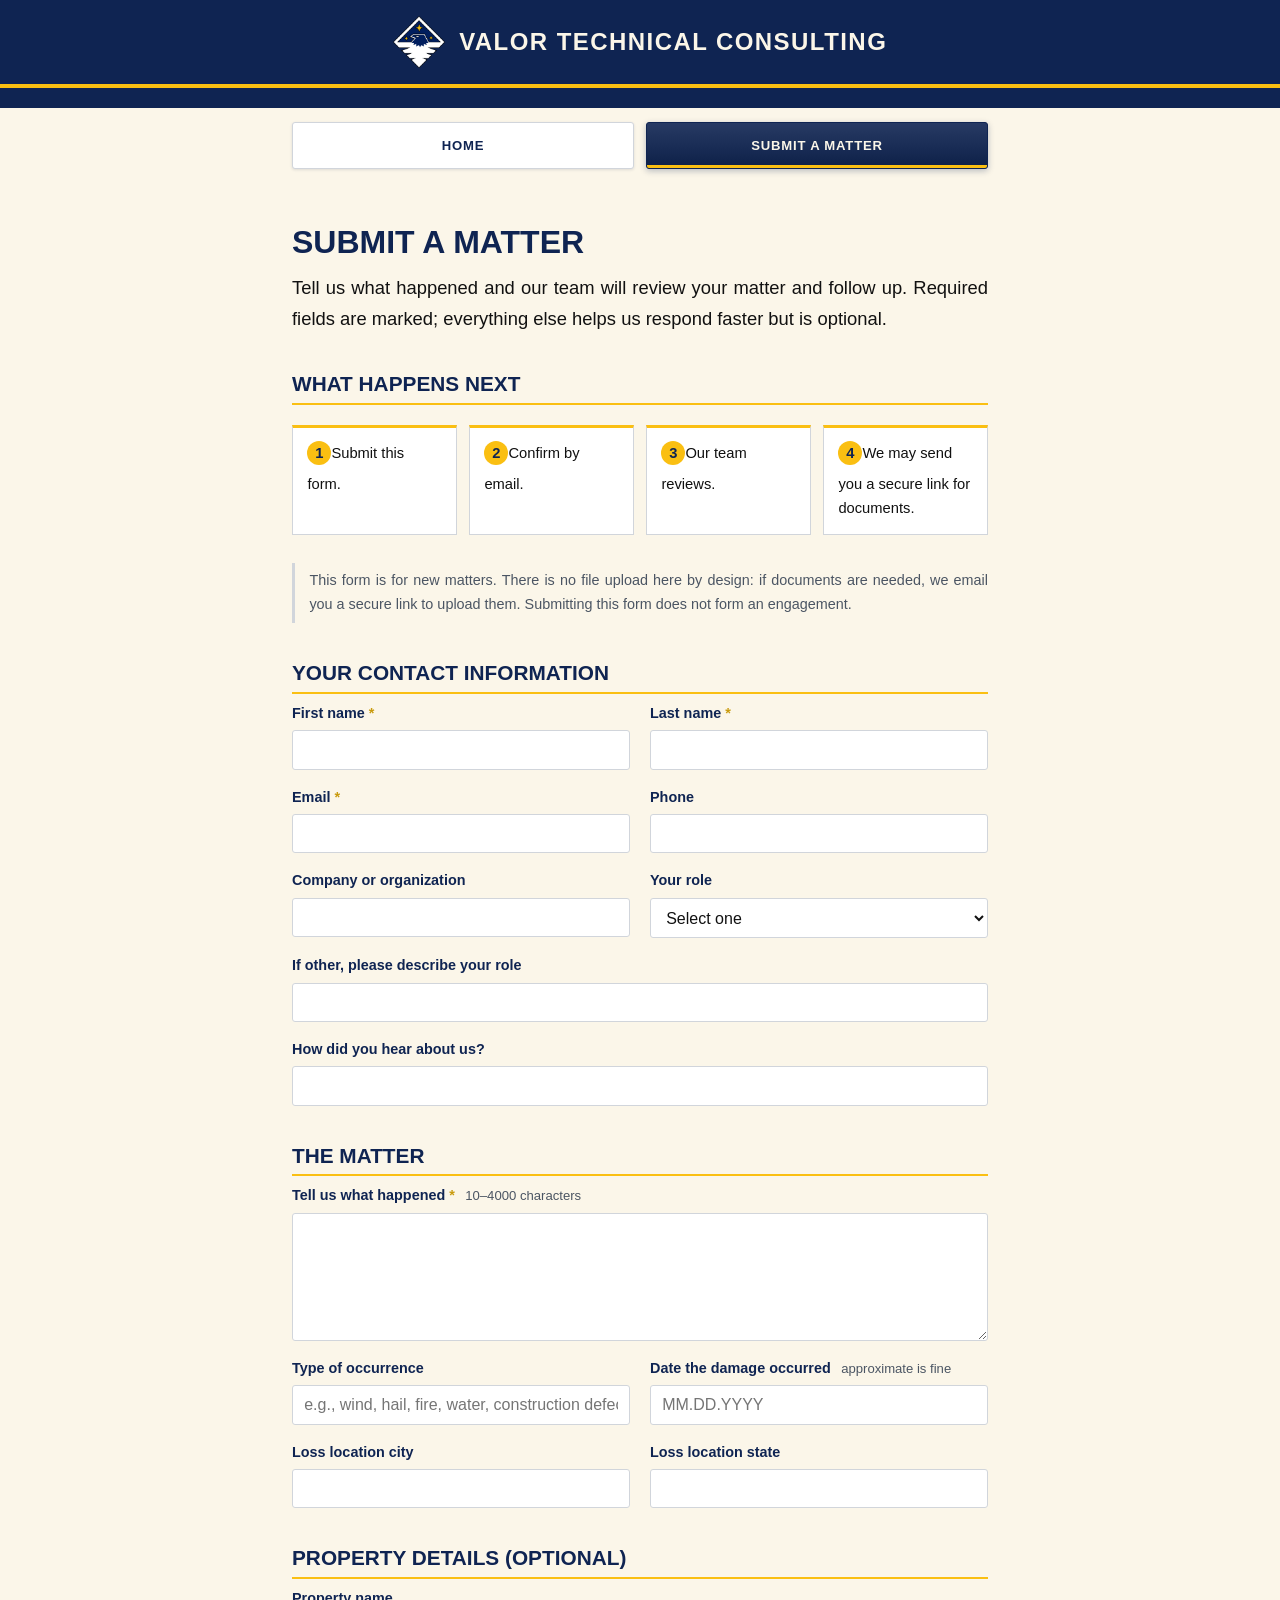
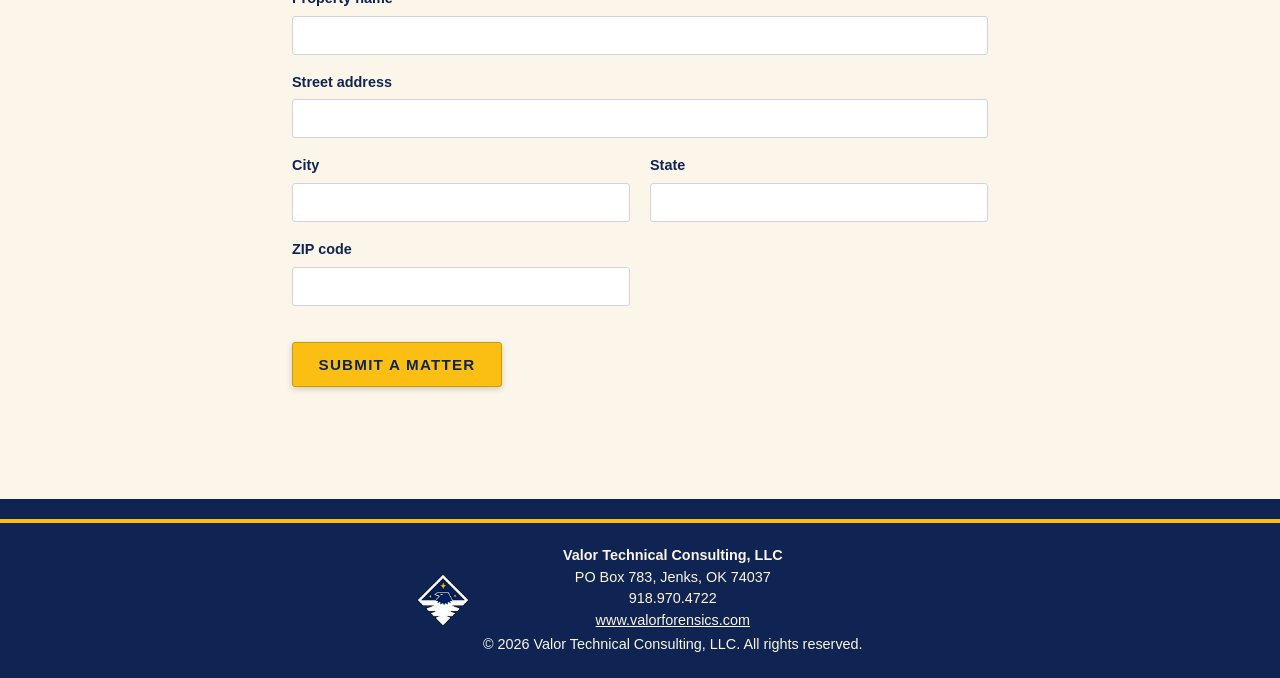
==== submit-a-matter.html @ 3ed46d48 "Interim Submit a Matter page (live referral endpoint) Co-Authored-By: Claude Fable 5 <noreply@anthro" ====
<!DOCTYPE html>
<html lang="en">
<head>
<meta charset="utf-8">
<meta name="viewport" content="width=device-width, initial-scale=1">
<meta name="color-scheme" content="light dark">
<title>Submit a Matter: Valor Technical Consulting</title>
<meta name="description" content="Start a new matter with Valor Technical Consulting. Tell us what happened and our team will review and follow up. Submitting does not form an engagement.">
<link rel="canonical" href="https://www.valortechnicalconsulting.com/submit-a-matter.html">
<meta property="og:type" content="website">
<meta property="og:site_name" content="Valor Technical Consulting, LLC">
<meta property="og:title" content="Submit a Matter: Valor Technical Consulting">
<meta property="og:description" content="Start a new matter. Tell us what happened and our team will review and follow up.">
<meta property="og:url" content="https://www.valortechnicalconsulting.com/submit-a-matter.html">
<meta property="og:image" content="https://www.valortechnicalconsulting.com/assets/valor_logo.png">
<meta name="twitter:card" content="summary">
<meta name="twitter:title" content="Submit a Matter: Valor Technical Consulting">
<meta name="twitter:description" content="Start a new matter. Tell us what happened and our team will review and follow up.">
<meta name="twitter:image" content="https://www.valortechnicalconsulting.com/assets/valor_logo.png">
<link rel="icon" href="assets/favicon.png" type="image/png">
<link rel="stylesheet" href="assets/style.css">
<script type="application/ld+json">
{
  "@context": "https://schema.org",
  "@graph": [
    {
      "@type": "Organization",
      "@id": "https://www.valortechnicalconsulting.com/#organization",
      "name": "Valor Technical Consulting, LLC",
      "url": "https://www.valortechnicalconsulting.com"
    },
    {
      "@type": "WebPage",
      "@id": "https://www.valortechnicalconsulting.com/submit-a-matter.html#webpage",
      "name": "Submit a Matter",
      "url": "https://www.valortechnicalconsulting.com/submit-a-matter.html",
      "publisher": { "@id": "https://www.valortechnicalconsulting.com/#organization" }
    }
  ]
}
</script>
</head>
<body>
<a class="skip-link" href="#main">Skip to main content</a>
<header class="site-header">
  <div class="masthead">
  <div class="site-title-wrap">
    <img class="masthead-eagle" src="assets/valor_logo.png" alt="Valor eagle emblem: navy diamond with a white eagle and gold stars">
    <p class="site-title">Valor Technical Consulting</p>
  </div>
  </div>
  <nav class="site-nav" aria-label="Primary">
    <ul>
      <li><a href="index.html">Home</a></li>
      <li><a href="submit-a-matter.html" aria-current="page">Submit a Matter</a></li>
    </ul>
  </nav>
</header>

<main id="main">
  <h1>Submit a Matter</h1>
  <p class="lead">Tell us what happened and our team will review your matter and follow up. Required fields are marked; everything else helps us respond faster but is optional.</p>

  <h2>What Happens Next</h2>
  <ol class="flow-strip">
    <li>Submit this form.</li>
    <li>Confirm by email.</li>
    <li>Our team reviews.</li>
    <li>We may send you a secure link for documents.</li>
  </ol>
  <p class="note">This form is for new matters. There is no file upload here by design: if documents are needed, we email you a secure link to upload them. Submitting this form does not form an engagement.</p>

  <form id="matter-form" class="form" novalidate>
    <!-- Honeypot: hidden from people, tempting to bots. Sent empty. -->
    <div class="honeypot" aria-hidden="true">
      <label for="company_website">Company website (leave blank)</label>
      <input type="text" id="company_website" name="company_website" tabindex="-1" autocomplete="off">
    </div>
    <input type="hidden" name="page_loaded_at" value="">

    <h2>Your Contact Information</h2>
    <div class="form-grid">
      <div class="field">
        <label for="first_name">First name <span class="req" aria-hidden="true">*</span></label>
        <input type="text" id="first_name" name="first_name" autocomplete="given-name" maxlength="80" required>
      </div>
      <div class="field">
        <label for="last_name">Last name <span class="req" aria-hidden="true">*</span></label>
        <input type="text" id="last_name" name="last_name" autocomplete="family-name" maxlength="80" required>
      </div>
      <div class="field">
        <label for="email">Email <span class="req" aria-hidden="true">*</span></label>
        <input type="email" id="email" name="email" autocomplete="email" required>
      </div>
      <div class="field">
        <label for="phone">Phone</label>
        <input type="tel" id="phone" name="phone" autocomplete="tel" maxlength="40">
      </div>
      <div class="field">
        <label for="company">Company or organization</label>
        <input type="text" id="company" name="company" autocomplete="organization" maxlength="200">
      </div>
      <div class="field">
        <label for="submitter_role">Your role</label>
        <select id="submitter_role" name="submitter_role">
          <option value="">Select one</option>
          <option value="Property owner">Property owner</option>
          <option value="Attorney">Attorney</option>
          <option value="Insurance adjuster">Insurance adjuster</option>
          <option value="Contractor">Contractor</option>
          <option value="Other">Other</option>
        </select>
      </div>
      <div class="field full">
        <label for="other_note">If other, please describe your role</label>
        <input type="text" id="other_note" name="other_note" maxlength="200">
      </div>
      <div class="field full">
        <label for="referral_source">How did you hear about us?</label>
        <input type="text" id="referral_source" name="referral_source" maxlength="120">
      </div>
    </div>

    <h2>The Matter</h2>
    <div class="form-grid">
      <div class="field full">
        <label for="description">Tell us what happened <span class="req" aria-hidden="true">*</span> <span class="hint">10&ndash;4000 characters</span></label>
        <textarea id="description" name="description" minlength="10" maxlength="4000" required></textarea>
      </div>
      <div class="field">
        <label for="type_of_occurrence">Type of occurrence</label>
        <input type="text" id="type_of_occurrence" name="type_of_occurrence" maxlength="120" placeholder="e.g., wind, hail, fire, water, construction defect">
      </div>
      <div class="field">
        <label for="date_of_occurrence">Date the damage occurred <span class="hint">approximate is fine</span></label>
        <input type="text" id="date_of_occurrence" name="date_of_occurrence" placeholder="MM.DD.YYYY" maxlength="40">
      </div>
      <div class="field">
        <label for="incident_city">Loss location city</label>
        <input type="text" id="incident_city" name="incident_city" maxlength="120">
      </div>
      <div class="field">
        <label for="incident_state">Loss location state</label>
        <input type="text" id="incident_state" name="incident_state" maxlength="80">
      </div>
    </div>

    <h2>Property Details (optional)</h2>
    <div class="form-grid">
      <div class="field full">
        <label for="property_name">Property name</label>
        <input type="text" id="property_name" name="property_name" maxlength="200">
      </div>
      <div class="field full">
        <label for="property_street">Street address</label>
        <input type="text" id="property_street" name="property_street" autocomplete="address-line1" maxlength="200">
      </div>
      <div class="field">
        <label for="property_city">City</label>
        <input type="text" id="property_city" name="property_city" autocomplete="address-level2" maxlength="120">
      </div>
      <div class="field">
        <label for="property_state">State</label>
        <input type="text" id="property_state" name="property_state" autocomplete="address-level1" maxlength="80">
      </div>
      <div class="field">
        <label for="property_zip">ZIP code</label>
        <input type="text" id="property_zip" name="property_zip" autocomplete="postal-code" maxlength="20">
      </div>
    </div>

    <div class="turnstile-slot"></div>

    <button type="submit" class="submit-btn">Submit a Matter</button>
    <p id="form-status" class="form-status" role="status" aria-live="polite" hidden></p>
  </form>
</main>

<footer class="site-footer">
  <div class="attribution">
    <img src="assets/valor_logo.png" alt="Valor Technical Consulting, LLC logo: navy diamond with a white eagle and gold stars">
    <div class="attr-text">
      <strong>Valor Technical Consulting, LLC</strong><br>
      PO Box 783, Jenks, OK 74037<br>
      918.970.4722<br>
      <a href="https://www.valorforensics.com">www.valorforensics.com</a>
      <span class="copyright">&copy; 2026 Valor Technical Consulting, LLC. All rights reserved.</span>
    </div>
  </div>
</footer>
<script src="assets/submit-matter.js"></script>
</body>
</html>
---- assets/style.css ----
/* Repairability Assessment: scholarly explainer stylesheet */
/* VTC token set. Gold is accent-only in light mode; gold links in dark mode. */

:root {
  color-scheme: light dark;
  --ink: #111111;
  --navy: #0F2452;
  --gold: #FABF12;
  --gold-dark: #C99B0E;
  /* PCA/FCA division accent. White and green only: gold never appears in the
     PCA/FCA identity. --green-light is the authored dark-mode pin, because the
     deep green cannot be read against a dark surface. */
  --green: #0C4613;
  --green-dark: #093610;
  --green-light: #6BBF7A;
  --slate: #4B5563;
  --hairline: #D1D5DB;
  --cream: #FBF6E9;
  --paper: #FFFFFF;
  --maxw: 46rem;
  /* Semantic tokens: light mode */
  --page-bg: var(--cream);
  --text: var(--ink);
  --heading: var(--navy);
  --link: var(--navy);
  --muted: var(--slate);
  --surface: var(--paper);
  --line: var(--hairline);
  --edge: var(--navy);
  --focus: var(--navy);
}

/* Authored dark mode: controlled dark gray, never a browser inversion */
@media (prefers-color-scheme: dark) {
  :root {
    --page-bg: #1E1E1E;
    --text: #E8E4DA;
    --heading: #FBF6E9;
    --link: #FABF12;
    --muted: #B9B4A9;
    --surface: #2A2A2A;
    --line: #3F3F3F;
    --edge: #FABF12;
    --focus: #FABF12;
  }
}

* { box-sizing: border-box; }

html { -webkit-text-size-adjust: 100%; }

body {
  margin: 0;
  background: var(--page-bg);
  color: var(--text);
  font-family: Arial, Helvetica, sans-serif;
  font-size: 18px;
  line-height: 1.65;
}

/* Skip link */
.skip-link {
  position: absolute;
  left: -999px;
  top: 0;
  background: var(--navy);
  color: #FFFFFF;
  padding: 0.6rem 1rem;
  z-index: 100;
  font-family: 'Trebuchet MS', Arial, sans-serif;
}
.skip-link:focus {
  left: 0;
}

/* Focus visibility */
a:focus-visible,
:focus-visible {
  outline: 3px solid var(--focus);
  outline-offset: 2px;
}

/* Header: navy masthead ribbon with the eagle, per the document chrome.
   Gold rule sits INSIDE the navy at ~75% of the band height, with empty
   navy continuing below it (mirrors .body-hdr / .body-hdr-rule in V9). */
.masthead {
  background: var(--navy);
  padding-bottom: 20px;
}
.masthead::after {
  content: "";
  display: block;
  height: 4px;
  background: var(--gold);
}
.site-title-wrap {
  max-width: var(--maxw);
  margin: 0 auto;
  padding: 1rem 1.25rem;
  display: flex;
  align-items: center;
  justify-content: center;
  gap: 0.9rem;
}
.masthead-eagle {
  width: 52px;
  height: auto;
  flex: 0 0 auto;
}
.site-title {
  margin: 0;
  font-family: 'Trebuchet MS', Arial, sans-serif;
  font-weight: bold;
  letter-spacing: 0.06em;
  text-transform: uppercase;
  color: var(--cream);
  font-size: 1.5rem;
  text-align: center;
  text-wrap: balance;
}
/* Long-title variant: full paper title in one run, stepped down to hold two lines.
   Wrap padding tightens so the two-line band matches the single-line band height. */
.site-title--long {
  font-size: 1.22rem;
}
.gold-band { display: none; } /* superseded: gold rule now lives inside the ribbons */

/* Navigation */
.site-nav {
  max-width: var(--maxw);
  margin: 0 auto;
  padding: 0.85rem 1.25rem;
}
.site-nav ul {
  list-style: none;
  margin: 0;
  padding: 0;
  display: flex;
  justify-content: space-between;
  gap: 12px;
}
.site-nav li {
  display: flex;
  flex: 1;
}
.site-nav a {
  flex: 1;
  position: relative;
  overflow: hidden;
  display: flex;
  align-items: center;
  justify-content: center;
  text-align: center;
  font-family: 'Trebuchet MS', Arial, sans-serif;
  font-weight: bold;
  text-transform: uppercase;
  letter-spacing: 0.06em;
  font-size: 0.82rem;
  color: var(--link);
  background: var(--surface);
  border: 1px solid var(--line);
  border-radius: 3px;
  box-shadow: 0 1px 3px rgba(15, 36, 82, 0.12);
  padding: 12px 8px;
  text-decoration: none;
  transition: box-shadow 0.15s ease, transform 0.15s ease, background-color 0.15s ease, color 0.15s ease;
}
.site-nav a::after {
  content: "";
  position: absolute;
  left: 0;
  right: 0;
  bottom: 0;
  height: 3px;
  background: var(--gold);
  transform: scaleX(0);
  transition: transform 0.18s ease;
}
.site-nav a:hover {
  box-shadow: 0 4px 10px rgba(15, 36, 82, 0.22);
  transform: translateY(-1px);
}
.site-nav a:hover::after {
  transform: scaleX(1);
}
/* Active state covers both the exact page (aria-current="page") and the
   division a sub-page sits inside (aria-current="true"). */
.site-nav a[aria-current] {
  background: linear-gradient(180deg, rgba(255, 255, 255, 0.10), rgba(0, 0, 0, 0.12)), var(--link);
  border-color: var(--link);
  color: var(--page-bg);
  box-shadow: 0 2px 6px rgba(15, 36, 82, 0.28);
}
.site-nav a[aria-current]::after {
  background: var(--gold);
  transform: scaleX(1);
}
@media (max-width: 560px) {
  .site-nav ul { flex-direction: column; }
}

/* Main */
main {
  max-width: var(--maxw);
  margin: 0 auto;
  padding: 1.5rem 1.25rem 3rem;
}

h1 {
  font-family: 'Trebuchet MS', Arial, sans-serif;
  color: var(--heading);
  text-transform: uppercase;
  font-size: 2rem;
  line-height: 1.2;
  margin: 1rem 0 0.75rem;
}

h2 {
  font-family: 'Trebuchet MS', Arial, sans-serif;
  color: var(--heading);
  text-transform: uppercase;
  font-size: 1.3rem;
  line-height: 1.3;
  margin: 2.25rem 0 0.5rem;
  padding-bottom: 0.35rem;
  border-bottom: 2px solid var(--gold);
}

p {
  margin: 0 0 1.1rem;
  text-align: justify;
}

.lead {
  font-size: 1.15rem;
  color: var(--text);
  margin-bottom: 1.5rem;
}

.byline {
  font-family: Arial, sans-serif;
  font-size: 0.9rem;
  color: var(--muted);
  margin: -0.25rem 0 1.5rem;
  line-height: 1.5;
}

/* Links in prose */
main a {
  color: var(--link);
  text-decoration: underline;
}
main a:hover {
  color: var(--link);
  text-decoration-color: var(--gold-dark);
  text-decoration-thickness: 2px;
}

/* Blockquotes for verbatim source quotes: Report of Findings treatment
   (lifted field, gold rule on the right edge, italic justified text) */
blockquote {
  margin: 1.25rem 0;
  padding: 0.75rem 1.25rem;
  border-right: 3px solid var(--gold);
  background: var(--surface);
}
blockquote p {
  font-style: italic;
  margin: 0 0 0.5rem;
}
blockquote p:last-child { margin-bottom: 0; }
blockquote .cite {
  display: block;
  font-size: 0.85rem;
  color: var(--muted);
  margin-top: 0.35rem;
}

/* Lists */
ul.plain, ol.plain {
  margin: 0 0 1.1rem;
  padding-left: 1.4rem;
}
ul.plain li, ol.plain li {
  margin-bottom: 0.5rem;
}

/* Definition-style linked entries (applications) */
.applications {
  margin: 0 0 1.1rem;
  padding: 0;
  list-style: none;
}
.applications li {
  border: 1px solid var(--line);
  border-left: 3px solid var(--edge);
  background: var(--surface);
  padding: 0.9rem 1.1rem;
  margin-bottom: 0.85rem;
}
.applications a {
  font-family: 'Trebuchet MS', Arial, sans-serif;
  font-weight: bold;
  color: var(--link);
  text-decoration: underline;
  font-size: 1.05rem;
}
.applications a:hover {
  color: var(--link);
  text-decoration-color: var(--gold-dark);
  text-decoration-thickness: 2px;
}
.applications .desc {
  display: block;
  margin-top: 0.35rem;
  font-size: 0.95rem;
  color: var(--muted);
}

/* Reference / citation entries */
.reference {
  border: 1px solid var(--line);
  border-left: 3px solid var(--edge);
  background: var(--surface);
  padding: 1rem 1.2rem;
  margin-bottom: 1.25rem;
}
.reference .cite-text {
  margin: 0 0 0.5rem;
}
.reference .doi {
  margin: 0;
  font-size: 0.95rem;
}

/* Footer: navy ribbon bookend mirroring the masthead. Gold rule sits
   INSIDE the navy, ~75% from the bottom (empty navy above it, text below),
   per .body-ftr / .body-ftr .rule in V9. */
.site-footer {
  background: var(--navy);
  padding-top: 20px;
  margin-top: 2.5rem;
}
.site-footer::before {
  content: "";
  display: block;
  height: 4px;
  background: var(--gold);
}
.footer-rule { display: none; }
.attribution {
  max-width: var(--maxw);
  margin: 0 auto;
  padding: 1.4rem 1.25rem;
  display: flex;
  align-items: center;
  justify-content: center;
  text-align: center;
  gap: 0.85rem;
}
.attribution img {
  width: 52px;
  height: auto;
  flex: 0 0 auto;
}
.attribution .attr-text {
  font-size: 0.9rem;
  color: var(--cream);
  line-height: 1.5;
}
.attribution .attr-text a {
  color: var(--cream);
  text-decoration: underline;
}
.attribution .attr-text a:hover {
  color: var(--cream);
  text-decoration-color: var(--gold);
  text-decoration-thickness: 2px;
}
.attribution .copyright {
  display: block;
  margin-top: 0.15rem;
}

@media (max-width: 480px) {
  body { font-size: 17px; }
  .site-title { font-size: 1.2rem; }
  h1 { font-size: 1.65rem; }
  h2 { font-size: 1.2rem; }
  main { padding-left: 1rem; padding-right: 1rem; }
}

@media (prefers-reduced-motion: reduce) {
  * {
    animation-duration: 0.01ms !important;
    animation-iteration-count: 1 !important;
    transition-duration: 0.01ms !important;
    scroll-behavior: auto !important;
  }
}

/* ============================================================
   VTC firm-site extensions (built on the fleet base above).
   Token-based; gold-only accent; light + authored dark safe.
   ============================================================ */

/* Navy hero / navy bands: structural radial gradient + gold pinstripe,
   per V9 brand (navy surfaces are never flat). */
.hero {
  background:
    radial-gradient(circle at 20% 0%, rgba(255,255,255,0.04) 0%, transparent 30%),
    radial-gradient(circle at 80% 100%, rgba(250,191,18,0.08) 0%, transparent 40%),
    var(--navy);
  border-top: 2px solid var(--gold);
  border-bottom: 2px solid var(--gold);
}
.hero-inner {
  max-width: var(--maxw);
  margin: 0 auto;
  padding: 2.75rem 1.25rem 2.5rem;
  text-align: center;
}
.hero h1 {
  color: var(--cream);
  margin-top: 0;
  /* Division names are spelled out in full, so a long heading wraps into
     even lines rather than leaving a short orphan on the last line. */
  text-wrap: balance;
}

/* ------------------------------------------------------------------
   A division titled in full is a two-part name joined by a colon. Both
   parts are set as sibling blocks so the line always breaks AT the colon,
   never mid-phrase: the parallel structure is the point of spelling it
   out, and a colon stranded in the middle of a line destroys it. Type is
   scaled to the viewport so each part holds a single line at every width
   rather than wrapping again inside itself.
   ------------------------------------------------------------------ */
.title-spelled > span { display: block; }

.hero h1.title-spelled {
  font-size: clamp(0.85rem, 4.9vw, 2rem);
}
.hero .hero-subhead {
  color: #E8E4DA;
  font-size: 1.12rem;
  line-height: 1.6;
  text-align: center;
  max-width: 40rem;
  margin: 0 auto 1.5rem;
}

/* Primary button: gold fill, navy text (brand CTA). */
.btn-primary {
  display: inline-block;
  font-family: 'Trebuchet MS', Arial, sans-serif;
  font-weight: bold;
  text-transform: uppercase;
  letter-spacing: 0.08em;
  font-size: 0.95rem;
  color: var(--navy);
  background: var(--gold);
  border: 1px solid var(--gold-dark);
  border-radius: 3px;
  padding: 0.85rem 1.6rem;
  text-decoration: none;
  box-shadow: 0 2px 6px rgba(0,0,0,0.18);
  transition: background-color 0.15s ease, transform 0.15s ease, box-shadow 0.15s ease;
}
.btn-primary:hover {
  background: var(--gold-dark);
  transform: translateY(-1px);
  box-shadow: 0 4px 10px rgba(0,0,0,0.28);
  text-decoration: none;
}
.cta-row {
  margin: 1.75rem 0;
  text-align: center;
}

/* Section eyebrow (uppercase label above section blocks). */
.eyebrow {
  font-family: 'Trebuchet MS', Arial, sans-serif;
  text-transform: uppercase;
  letter-spacing: 0.18em;
  font-size: 0.78rem;
  font-weight: bold;
  color: var(--muted);
  margin: 0 0 0.35rem;
}

/* Card grid: services / three-up. */
.cards {
  display: grid;
  grid-template-columns: repeat(3, 1fr);
  gap: 1rem;
  margin: 1.25rem 0 1.5rem;
  padding: 0;
  list-style: none;
}
.card {
  border: 1px solid var(--line);
  border-top: 3px solid var(--gold);
  background: var(--surface);
  padding: 1.1rem 1.15rem;
}
.card h3 {
  font-family: 'Trebuchet MS', Arial, sans-serif;
  text-transform: uppercase;
  letter-spacing: 0.04em;
  color: var(--heading);
  font-size: 1.05rem;
  margin: 0 0 0.5rem;
}
.card p { margin: 0 0 0.75rem; text-align: left; }
.card a.card-link {
  font-family: 'Trebuchet MS', Arial, sans-serif;
  font-weight: bold;
  font-size: 0.9rem;
  text-transform: uppercase;
  letter-spacing: 0.04em;
  color: var(--link);
  text-decoration: underline;
}
@media (max-width: 640px) {
  .cards { grid-template-columns: 1fr; }
}

/* Numbered process / how-we-work steps. */
ol.steps {
  counter-reset: step;
  list-style: none;
  margin: 1.25rem 0 1.5rem;
  padding: 0;
}
ol.steps > li {
  position: relative;
  border: 1px solid var(--line);
  border-left: 3px solid var(--edge);
  background: var(--surface);
  padding: 0.9rem 1.1rem 0.9rem 3.4rem;
  margin-bottom: 0.85rem;
}
ol.steps > li::before {
  counter-increment: step;
  content: counter(step);
  position: absolute;
  left: 0.9rem;
  top: 0.9rem;
  width: 1.8rem;
  height: 1.8rem;
  display: flex;
  align-items: center;
  justify-content: center;
  font-family: 'Trebuchet MS', Arial, sans-serif;
  font-weight: bold;
  color: var(--navy);
  background: var(--gold);
  border-radius: 50%;
}
ol.steps > li strong { font-family: 'Trebuchet MS', Arial, sans-serif; }

/* Team members. */
.team { margin: 1.25rem 0 1.5rem; }
.member {
  border: 1px solid var(--line);
  border-left: 3px solid var(--edge);
  background: var(--surface);
  padding: 1.1rem 1.2rem;
  margin-bottom: 1.1rem;
}
.member h3 {
  font-family: 'Trebuchet MS', Arial, sans-serif;
  color: var(--heading);
  font-size: 1.1rem;
  margin: 0 0 0.15rem;
}
.member .role {
  font-family: 'Trebuchet MS', Arial, sans-serif;
  text-transform: uppercase;
  letter-spacing: 0.08em;
  font-size: 0.82rem;
  color: var(--muted);
  margin: 0 0 0.6rem;
}
.member p:last-child { margin-bottom: 0; }

/* Four-column client / applications grid. */
.col-grid {
  display: grid;
  grid-template-columns: repeat(4, 1fr);
  gap: 1rem;
  margin: 1.25rem 0 1.5rem;
}
.col-grid .col {
  border: 1px solid var(--line);
  border-top: 3px solid var(--gold);
  background: var(--surface);
  padding: 1rem 1.05rem;
}
.col-grid h3 {
  font-family: 'Trebuchet MS', Arial, sans-serif;
  text-transform: uppercase;
  letter-spacing: 0.04em;
  color: var(--heading);
  font-size: 0.92rem;
  margin: 0 0 0.5rem;
}
.col-grid ul {
  list-style: none;
  margin: 0;
  padding: 0;
  font-size: 0.95rem;
}
.col-grid li { margin-bottom: 0.3rem; color: var(--text); }
@media (max-width: 860px) {
  .col-grid { grid-template-columns: repeat(2, 1fr); }
}
@media (max-width: 480px) {
  .col-grid { grid-template-columns: 1fr; }
}

/* FAQ (definition list). */
.faq { margin: 1.25rem 0 1.5rem; }
.faq dt {
  font-family: 'Trebuchet MS', Arial, sans-serif;
  font-weight: bold;
  color: var(--heading);
  font-size: 1.02rem;
  margin: 1.1rem 0 0.35rem;
}
.faq dd { margin: 0 0 0.6rem; }

/* Verify: navy-tinted inset panel with gold border + mono detail rows. */
.verify-panel {
  background: rgba(15, 36, 82, 0.04);
  border: 1px solid rgba(250, 191, 18, 0.30);
  border-radius: 4px;
  padding: 1.25rem 1.4rem;
  margin: 1.25rem 0 1.5rem;
}
.verify-badge {
  display: inline-block;
  font-family: 'Trebuchet MS', Arial, sans-serif;
  font-weight: bold;
  text-transform: uppercase;
  letter-spacing: 0.12em;
  font-size: 0.8rem;
  color: var(--navy);
  background: var(--gold);
  border-radius: 3px;
  padding: 0.3rem 0.7rem;
  margin-bottom: 0.6rem;
}
.verify-panel .detail-rows {
  list-style: none;
  margin: 0.75rem 0 0;
  padding: 0;
  font-family: ui-monospace, Consolas, monospace;
  font-size: 0.9rem;
}
.verify-panel .detail-rows li {
  padding: 0.35rem 0;
  border-bottom: 1px solid var(--line);
}
.verify-panel .detail-rows li:last-child { border-bottom: none; }

/* Numbered flow strip (submit-a-matter explainer). */
ol.flow-strip {
  counter-reset: flow;
  list-style: none;
  display: grid;
  grid-template-columns: repeat(4, 1fr);
  gap: 0.75rem;
  margin: 1.25rem 0 1.75rem;
  padding: 0;
}
ol.flow-strip > li {
  counter-increment: flow;
  border: 1px solid var(--line);
  border-top: 3px solid var(--gold);
  background: var(--surface);
  padding: 0.85rem 0.9rem;
  font-size: 0.92rem;
}
ol.flow-strip > li::before {
  content: counter(flow);
  display: inline-flex;
  align-items: center;
  justify-content: center;
  width: 1.5rem;
  height: 1.5rem;
  margin-bottom: 0.4rem;
  font-family: 'Trebuchet MS', Arial, sans-serif;
  font-weight: bold;
  color: var(--navy);
  background: var(--gold);
  border-radius: 50%;
}
@media (max-width: 760px) {
  ol.flow-strip { grid-template-columns: repeat(2, 1fr); }
}
@media (max-width: 420px) {
  ol.flow-strip { grid-template-columns: 1fr; }
}

/* Forms. */
.form { margin: 1.25rem 0 1.5rem; }
.form-grid {
  display: grid;
  grid-template-columns: 1fr 1fr;
  gap: 1rem 1.25rem;
}
.field { display: flex; flex-direction: column; }
.field.full { grid-column: 1 / -1; }
.field label {
  font-family: 'Trebuchet MS', Arial, sans-serif;
  font-weight: bold;
  font-size: 0.9rem;
  color: var(--heading);
  margin-bottom: 0.3rem;
}
.field .req { color: var(--gold-dark); }
.field .hint {
  font-family: Arial, sans-serif;
  font-weight: normal;
  font-size: 0.82rem;
  color: var(--muted);
  margin-left: 0.4rem;
}
.field input,
.field select,
.field textarea {
  font-family: Arial, sans-serif;
  font-size: 1rem;
  color: var(--text);
  background: var(--surface);
  border: 1px solid var(--line);
  border-radius: 3px;
  padding: 0.6rem 0.7rem;
}
.field textarea { min-height: 8rem; resize: vertical; }
.field input:focus-visible,
.field select:focus-visible,
.field textarea:focus-visible {
  outline: 3px solid var(--focus);
  outline-offset: 2px;
  border-color: var(--edge);
}
.honeypot {
  position: absolute;
  left: -9999px;
  top: -9999px;
  width: 1px;
  height: 1px;
  overflow: hidden;
}
.submit-btn {
  font-family: 'Trebuchet MS', Arial, sans-serif;
  font-weight: bold;
  text-transform: uppercase;
  letter-spacing: 0.08em;
  font-size: 0.95rem;
  color: var(--navy);
  background: var(--gold);
  border: 1px solid var(--gold-dark);
  border-radius: 3px;
  padding: 0.8rem 1.6rem;
  margin-top: 1.25rem;
  cursor: pointer;
  box-shadow: 0 2px 6px rgba(0,0,0,0.18);
  transition: background-color 0.15s ease, transform 0.15s ease;
}
.submit-btn:hover { background: var(--gold-dark); transform: translateY(-1px); }
.submit-btn:disabled { opacity: 0.6; cursor: default; transform: none; }
@media (max-width: 560px) {
  .form-grid { grid-template-columns: 1fr; }
}

/* Form status / turnstile slot. */
.form-status {
  margin: 1rem 0 0;
  padding: 0.85rem 1rem;
  border-radius: 3px;
  font-size: 0.95rem;
}
.form-status[data-state="success"] {
  background: rgba(250,191,18,0.10);
  border: 1px solid var(--gold);
  color: var(--text);
}
.form-status[data-state="error"] {
  background: rgba(176,0,32,0.08);
  border: 1px solid #B00020;
  color: var(--text);
}
.turnstile-slot { margin-top: 1rem; }

/* Note / small print callout. */
.note {
  font-size: 0.9rem;
  color: var(--muted);
  border-left: 3px solid var(--line);
  padding: 0.4rem 0 0.4rem 0.9rem;
  margin: 1.25rem 0;
}

/* Contact layout: form + sidebar. */
.contact-layout {
  display: grid;
  grid-template-columns: 1.6fr 1fr;
  gap: 1.75rem;
  align-items: start;
}
.contact-sidebar {
  border: 1px solid var(--line);
  border-left: 3px solid var(--edge);
  background: var(--surface);
  padding: 1.1rem 1.2rem;
  font-size: 0.95rem;
  line-height: 1.7;
}
.contact-sidebar .org { font-family: 'Trebuchet MS', Arial, sans-serif; font-weight: bold; color: var(--heading); }
@media (max-width: 720px) {
  .contact-layout { grid-template-columns: 1fr; }
}

/* ============================================================
   Division doors: the parent front page and the Forensic door
   present their divisions as two large lifted cards. Same .card
   component, sized up and carrying the division emblem.
   ============================================================ */
.cards--doors {
  grid-template-columns: repeat(2, 1fr);
  gap: 1.25rem;
  margin: 1.5rem 0 2rem;
}
/* The doors are equal-height whatever the copy length, so the entry cues
   align across the row. */
.cards--doors > li { display: flex; }
.card--door {
  flex: 1;
  display: flex;
  flex-direction: column;
  align-items: center;
  text-align: center;
  padding: 1.7rem 1.4rem 1.5rem;
  text-decoration: none;
  color: inherit;
  box-shadow: 0 2px 8px rgba(15, 36, 82, 0.14);
  transition: box-shadow 0.15s ease, transform 0.15s ease;
}
.card--door:hover {
  transform: translateY(-2px);
  box-shadow: 0 8px 20px rgba(15, 36, 82, 0.24);
  text-decoration: none;
}
.card--door .door-emblem {
  width: 76px;
  height: auto;
  margin-bottom: 0.9rem;
}
.card--door h3 {
  font-size: 1.22rem;
  letter-spacing: 0.06em;
  margin-bottom: 0.6rem;
  text-wrap: balance;
}
/* A door whose title is the division spelled out in full carries more
   characters than a one-word title, so it steps down a size and tightens its
   tracking to hold the same optical weight as its facing door. Uppercase
   Trebuchet at this size still reads larger than the body copy beneath it, so
   the heading hierarchy holds. The doors stay a two-up row: only the type
   scale changes, never the grid. */
.card--door h3.title-spelled {
  font-size: clamp(0.76rem, 3.9vw, 0.96rem);
  letter-spacing: 0.03em;
  line-height: 1.35;
}
.card--door p {
  text-align: center;
  margin-bottom: 0.9rem;
}
.card--door .door-cue {
  margin-top: auto;
  font-family: 'Trebuchet MS', Arial, sans-serif;
  font-weight: bold;
  font-size: 0.85rem;
  text-transform: uppercase;
  letter-spacing: 0.08em;
  color: var(--link);
  text-decoration: underline;
}
/* The PCA/FCA door carries the division green wherever it appears, including
   on the parent page, which is otherwise gold-accented. */
.card--door-pca { border-top-color: var(--green); }
@media (prefers-color-scheme: dark) {
  .card--door-pca { border-top-color: var(--green-light); }
}
@media (max-width: 640px) {
  .cards--doors { grid-template-columns: 1fr; }
}

/* ============================================================
   PCA/FCA division scope. The parent chrome structure is
   identical; only the accent token flips from gold to the
   division green. Nothing here duplicates a parent rule: the
   tokens are re-pinned and the handful of cases where the deep
   green cannot meet contrast are named explicitly below.
   ============================================================ */
body.division-pca {
  --gold: var(--green);
  --gold-dark: var(--green-dark);
  --edge: var(--green);
}

/* On navy, the division green measures 1.36:1 and would be invisible. The
   ribbon rule and the hero borders therefore carry white, which is a PCA/FCA
   register colour and measures 15.06:1 on navy. Geometry is unchanged: the
   rule still sits INSIDE the navy, never as a detached band. */
body.division-pca .masthead::after,
body.division-pca .site-footer::before {
  background: var(--paper);
}
body.division-pca .hero {
  border-top-color: var(--paper);
  border-bottom-color: var(--paper);
}

/* Accent fills carry white text: navy on the deep green measures 1.36:1,
   white measures 11.05:1. */
body.division-pca .btn-primary,
body.division-pca .submit-btn,
body.division-pca ol.steps > li::before,
body.division-pca .verify-badge {
  color: var(--paper);
}

@media (prefers-color-scheme: dark) {
  /* The deep green measures 1.30:1 on the dark surface, so the division accent
     is pinned to its light tint for dark mode, exactly as the parent pins its
     accents. Gold must never appear on this page, so the dark-mode link, edge
     and focus pins are overridden too. */
  body.division-pca {
    --gold: var(--green-light);
    --gold-dark: #4E9E5F;
    --edge: var(--green-light);
    --link: var(--green-light);
    --focus: var(--green-light);
  }
  /* Against the light green tint, navy text measures 6.71:1 and reads better
     than white. */
  body.division-pca .btn-primary,
  body.division-pca .submit-btn,
  body.division-pca ol.steps > li::before,
  body.division-pca .verify-badge {
    color: var(--navy);
  }
}
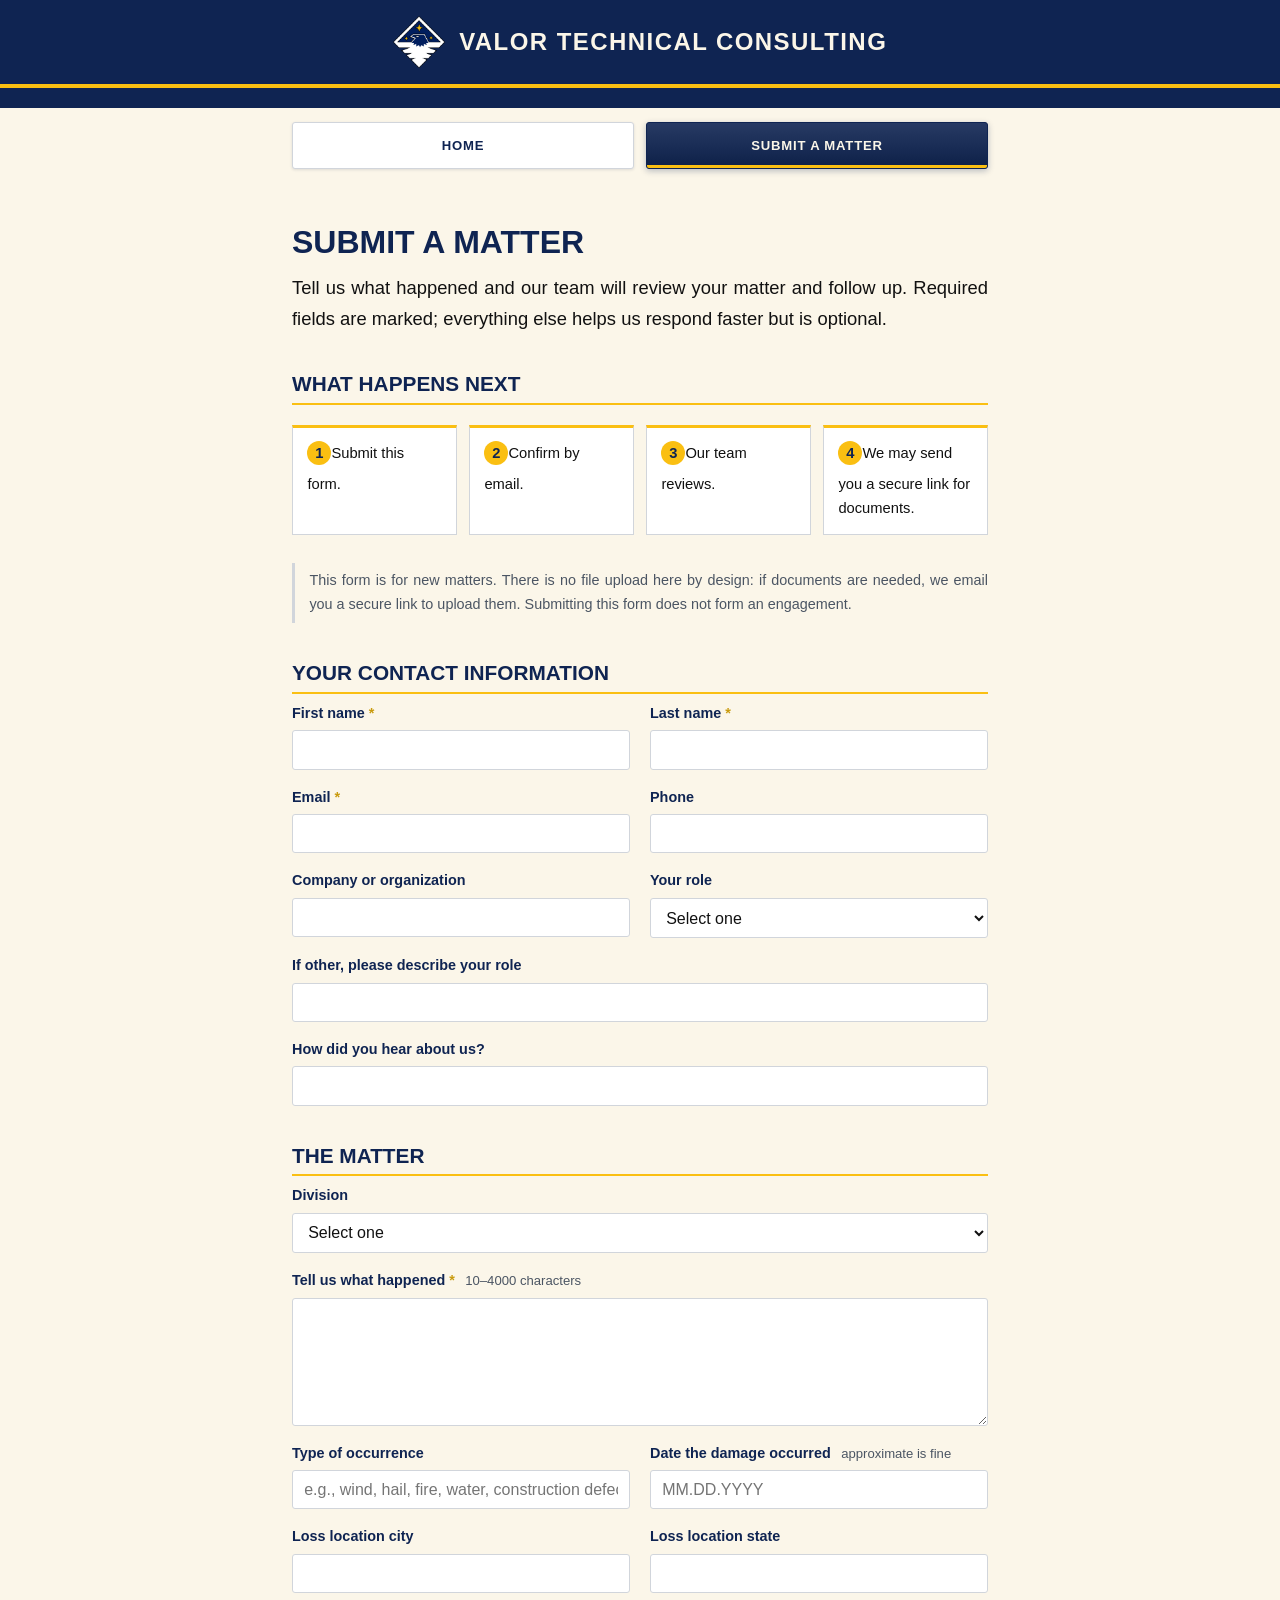
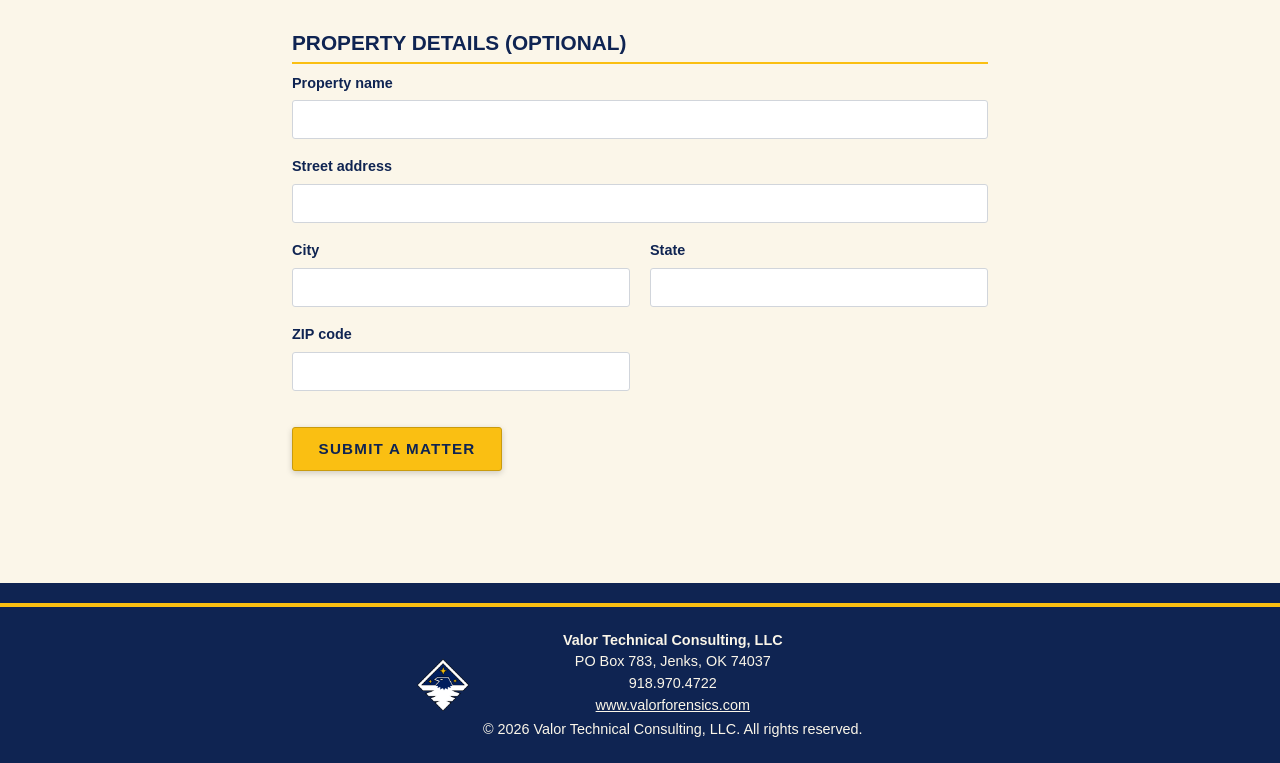
==== commit ab9bdda4: "Division preselect on referral form + splash referral entry Co-Authored-By: Claude Fable 5 <noreply@" ====
--- a/submit-a-matter.html
+++ b/submit-a-matter.html
@@ -124,6 +124,15 @@
     <h2>The Matter</h2>
     <div class="form-grid">
       <div class="field full">
+        <label for="division">Division</label>
+        <select id="division" name="division">
+          <option value="">Select one</option>
+          <option value="Forensic Engineering">Forensic Engineering</option>
+          <option value="Forensic Meteorology">Forensic Meteorology</option>
+          <option value="PCA/FCA">Property Condition Assessments/Facility Condition Assessments</option>
+        </select>
+      </div>
+      <div class="field full">
         <label for="description">Tell us what happened <span class="req" aria-hidden="true">*</span> <span class="hint">10&ndash;4000 characters</span></label>
         <textarea id="description" name="description" minlength="10" maxlength="4000" required></textarea>
       </div>
